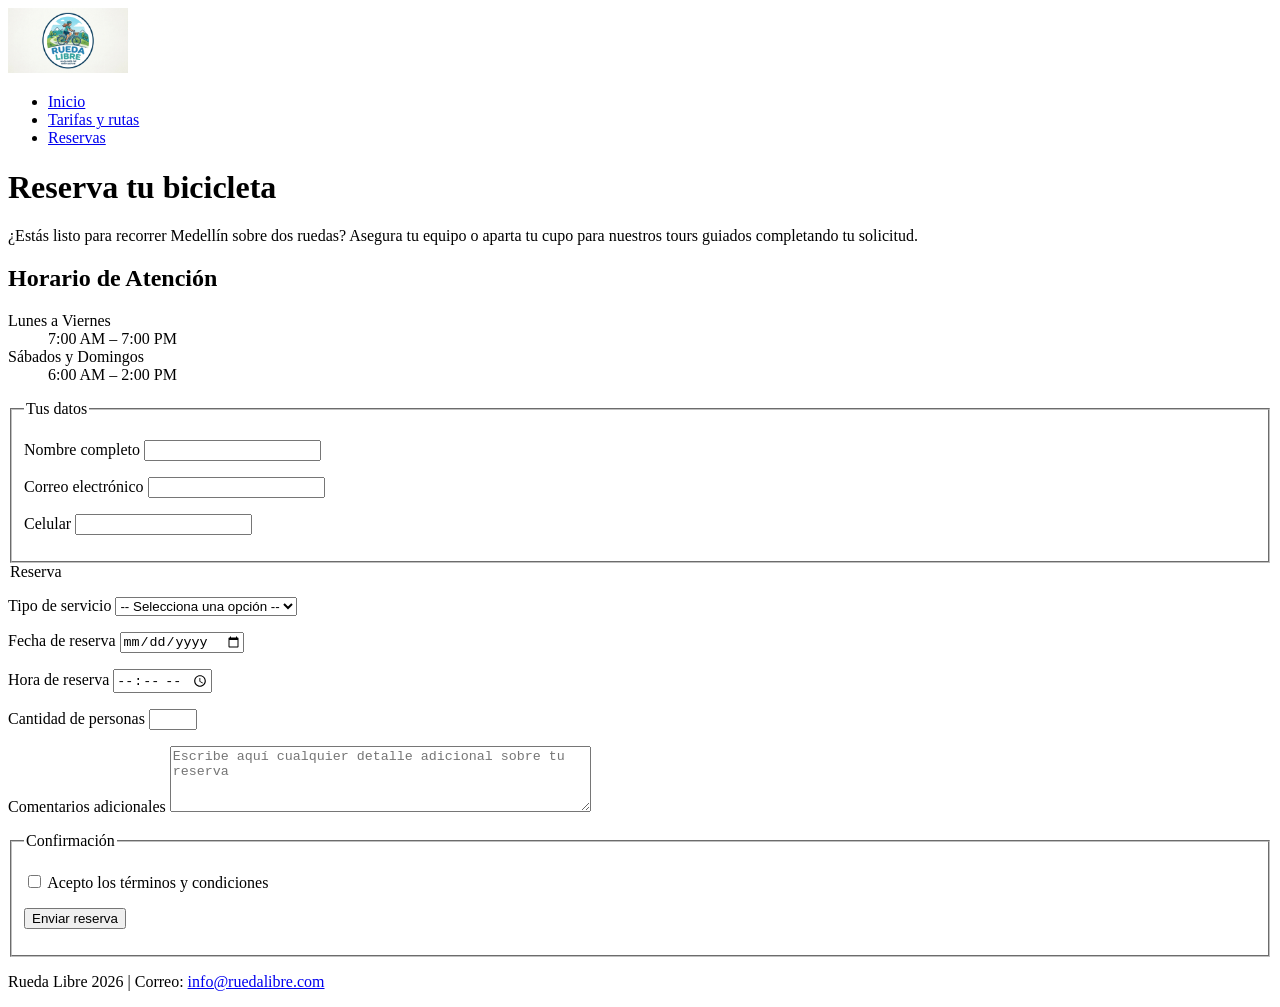
==== paginas/reservas.html @ 96186687 "AvanceDia3" ====
<!DOCTYPE html>
<html lang="en">

<head>
    <meta charset="UTF-8">
    <meta name="viewport" content="width=device-width, initial-scale=1.0">
    <title>Reservas | Rueda Libre</title>
</head>

<body>

    <header>
        <a href="../index.html">
            <img src="../img/Logo.jpeg" alt="Logo Rueda Libre" width="120">
        </a>

        <nav>
            <ul>
                <li><a href="../index.html">Inicio</a></li>
                <li><a href="tarifas.html">Tarifas y rutas</a></li>
                <li><a href="reservas.html">Reservas</a></li>
            </ul>
        </nav>
    </header>

    <main>
        <h1>Reserva tu bicicleta</h1>

        <p>¿Estás listo para recorrer Medellín sobre dos ruedas? Asegura tu equipo o aparta tu cupo para nuestros tours
            guiados completando tu solicitud.</p>


        <section>
            <h2>Horario de Atención</h2>
            <dl>
                <dt>Lunes a Viernes</dt>
                <dd>7:00 AM – 7:00 PM</dd>

                <dt>Sábados y Domingos</dt>
                <dd>6:00 AM – 2:00 PM</dd>
            </dl>
        </section>

        <form action="">
            <fieldset>
                <legend>Tus datos</legend>
                <p>
                    <label for="nombre">Nombre completo</label>
                    <input type="text" id="nombre" name="nombre" required minlength="3">
                </p>
                <p>
                    <label for="correo">Correo electrónico</label>
                    <input type="email" id="correo" name="@" required>
                </p>

                <p>
                    <label for="telefono">Celular</label>
                    <input type="tel" id="telefono" name="telefono" pattern="[0-9]{10}"
                        title="Escribe 10 numeros, sin espacios">
                </p>

            </fieldset>
            <legend>Reserva</legend>
            <p>
                <label for="tipo">Tipo de servicio</label>
                <select name="tipo" id="tipo" required>
                    <option value="">-- Selecciona una opción --</option>
                    <option value="alquiler">Alquiler de bicicleta</option>
                    <option value="tour">Tour guiado</option>
                </select>
            </p>
            <p>
                <label for="fecha">Fecha de reserva</label>
                <input type="date" id="fecha" name="fecha" required>
            </p>
            <p>
                <label for="hora">Hora de reserva</label>
                <input type="time" id="hora" name="hora" required>
            </p>
            <p>
                <label for="cantidad">Cantidad de personas</label>
                <input type="number" id="cantidad" name="cantidad" min="1" max="10" required>
            </p>
            <p>
                <label for="comentarios">Comentarios adicionales</label>
                <textarea id="comentarios" name="comentarios" rows="4" cols="50"
                    placeholder="Escribe aquí cualquier detalle adicional sobre tu reserva"></textarea>
            </p>
            <fieldset>
                <legend>Confirmación</legend>
                <p>
                    <input type="checkbox" id="terminos" name="terminos" required>
                    <label for="terminos">Acepto los términos y condiciones</label>
                </p>
                <p>
                    <button type="submit">Enviar reserva</button>
                </p>
            </fieldset>

        </form>

    </main>

    <footer>
        <p>Rueda Libre 2026 | Correo: <a href="mailto:info@ruedalibre.com">info@ruedalibre.com</a></p>
    </footer>


</body>

</html>
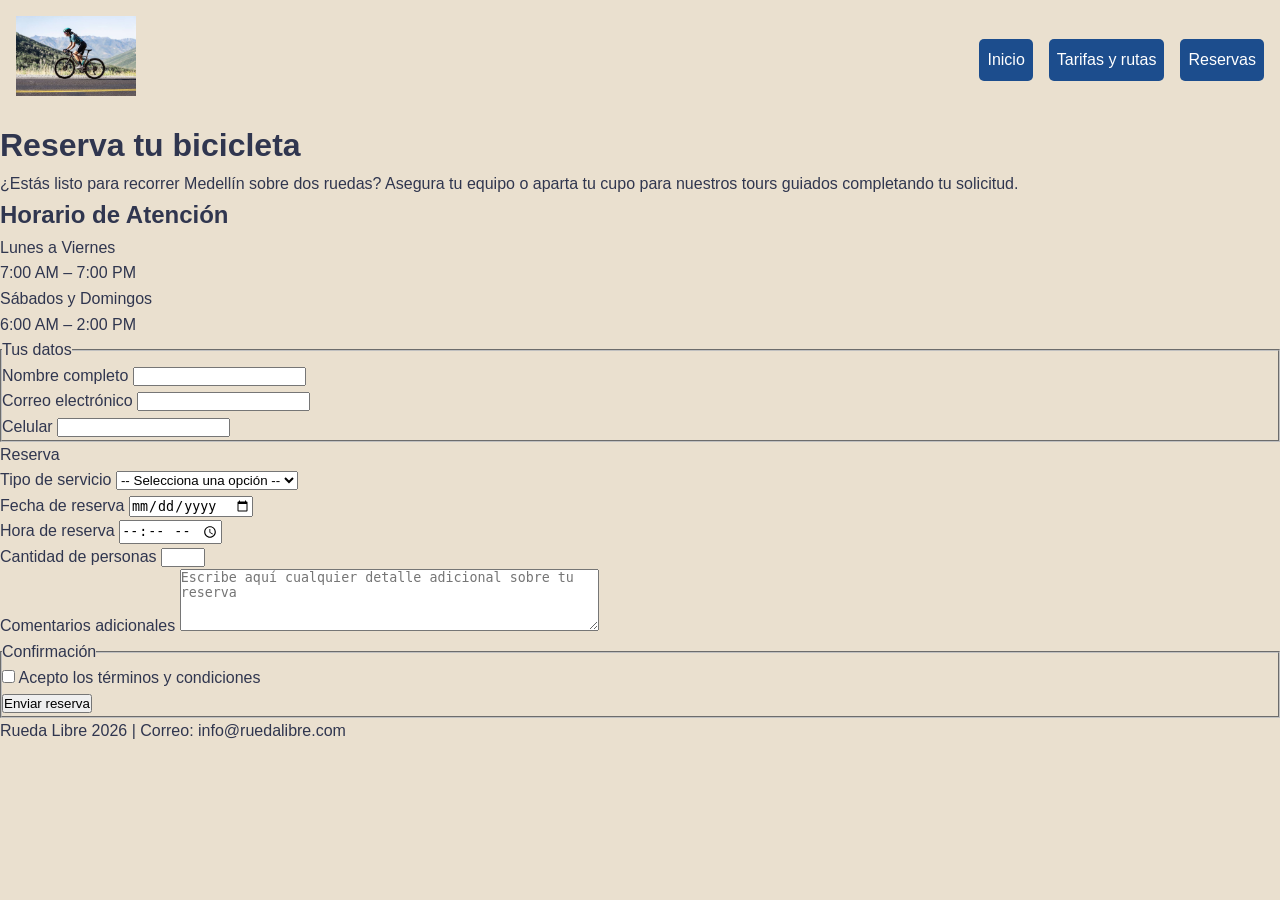
==== commit ede2397c: "Css" ====
--- a/paginas/reservas.html
+++ b/paginas/reservas.html
@@ -5,6 +5,7 @@
     <meta charset="UTF-8">
     <meta name="viewport" content="width=device-width, initial-scale=1.0">
     <title>Reservas | Rueda Libre</title>
+    <link rel="stylesheet" href="../css/style.css">
 </head>
 
 <body>
@@ -67,6 +68,7 @@
                     <option value="">-- Selecciona una opción --</option>
                     <option value="alquiler">Alquiler de bicicleta</option>
                     <option value="tour">Tour guiado</option>
+                    <option value="evento">Recorrido guiado</option>
                 </select>
             </p>
             <p>
--- a/css/style.css
+++ b/css/style.css
@@ -0,0 +1,70 @@
+:root{ 
+    --color-primario: #1C4D8D;
+    --color-secundario: #4B5694;
+    --color-fondo: #EAE0CF;
+    --color-texto: #30364F;
+    --espaciado-pequeño: 0.5rem;
+    --espaciado-mediano: 1rem;
+    --espaciado-grande: 2rem;
+}
+
+* {
+    box-sizing: border-box;
+    margin: 0;
+    padding: 0;
+}
+
+html, body {
+    font-family: Arial, sans-serif;
+    background-color: var(--color-fondo);
+    color: var(--color-texto);
+    line-height: 1.6;
+}
+a {
+    color: var(--color-primario);
+    text-decoration: none;
+    color: inherit;
+}
+a:hover {
+    text-decoration: underline;
+}
+
+header {
+    background-color: var(--color-fondo);
+    color: var(--color-primario);
+    padding: var(--espaciado-mediano);
+    text-align: center;
+
+    display: flex;
+    justify-content: space-between;
+    align-items: center;       
+
+    ul {
+        list-style: none;
+        display: flex;
+        justify-content: end;
+        gap: var(--espaciado-mediano);
+
+        li {
+            display: inline;
+            padding: var(--espaciado-pequeño);
+            background-color: var(--color-primario);
+            border-radius: 5px;
+            color: white;
+        }
+    }
+}
+
+.container-oscuro {
+    background-color: var(--color-primario);
+    color: white;
+    padding: var(--espaciado-grande);
+    text-align: center;
+}
+
+.container-claro {
+    background-color: var(--color-fondo);
+    color: var(--color-texto);
+    padding: var(--espaciado-grande);
+    text-align: center;
+}
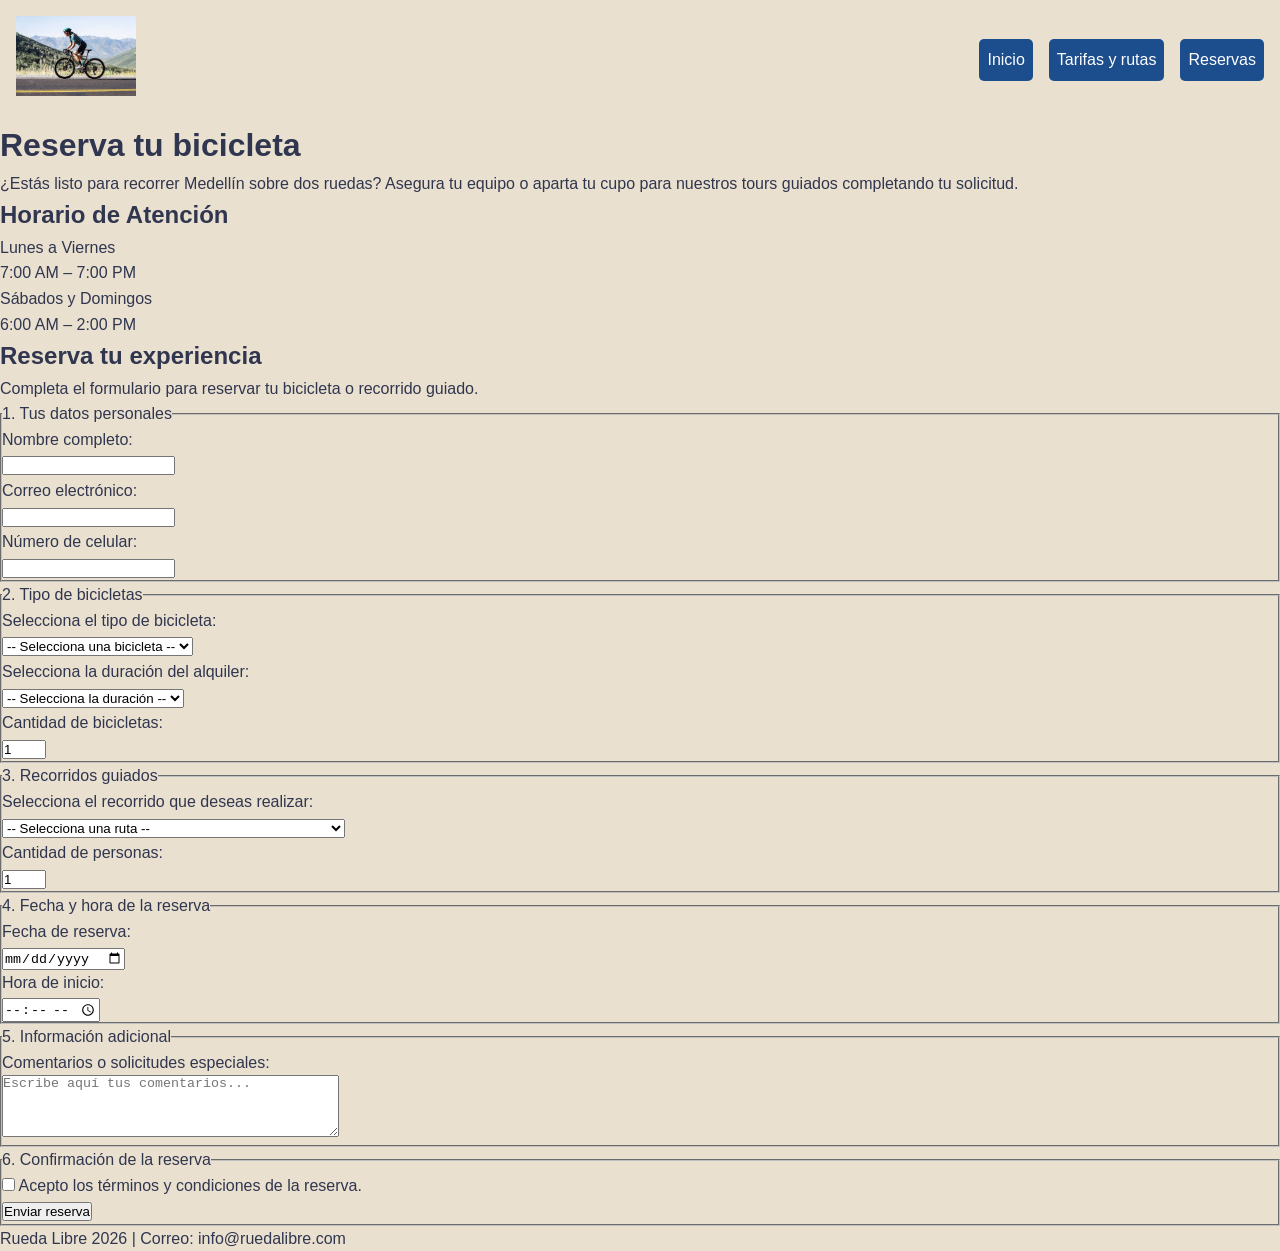
==== commit 4cd04521: "28oct" ====
--- a/paginas/reservas.html
+++ b/paginas/reservas.html
@@ -42,64 +42,208 @@
             </dl>
         </section>
 
-        <form action="">
-            <fieldset>
-                <legend>Tus datos</legend>
-                <p>
-                    <label for="nombre">Nombre completo</label>
-                    <input type="text" id="nombre" name="nombre" required minlength="3">
-                </p>
-                <p>
-                    <label for="correo">Correo electrónico</label>
-                    <input type="email" id="correo" name="@" required>
-                </p>
-
-                <p>
-                    <label for="telefono">Celular</label>
-                    <input type="tel" id="telefono" name="telefono" pattern="[0-9]{10}"
-                        title="Escribe 10 numeros, sin espacios">
-                </p>
-
-            </fieldset>
-            <legend>Reserva</legend>
-            <p>
-                <label for="tipo">Tipo de servicio</label>
-                <select name="tipo" id="tipo" required>
-                    <option value="">-- Selecciona una opción --</option>
-                    <option value="alquiler">Alquiler de bicicleta</option>
-                    <option value="tour">Tour guiado</option>
-                    <option value="evento">Recorrido guiado</option>
-                </select>
-            </p>
-            <p>
-                <label for="fecha">Fecha de reserva</label>
-                <input type="date" id="fecha" name="fecha" required>
-            </p>
-            <p>
-                <label for="hora">Hora de reserva</label>
-                <input type="time" id="hora" name="hora" required>
-            </p>
-            <p>
-                <label for="cantidad">Cantidad de personas</label>
-                <input type="number" id="cantidad" name="cantidad" min="1" max="10" required>
-            </p>
-            <p>
-                <label for="comentarios">Comentarios adicionales</label>
-                <textarea id="comentarios" name="comentarios" rows="4" cols="50"
-                    placeholder="Escribe aquí cualquier detalle adicional sobre tu reserva"></textarea>
-            </p>
-            <fieldset>
-                <legend>Confirmación</legend>
-                <p>
-                    <input type="checkbox" id="terminos" name="terminos" required>
-                    <label for="terminos">Acepto los términos y condiciones</label>
-                </p>
-                <p>
-                    <button type="submit">Enviar reserva</button>
-                </p>
-            </fieldset>
-
-        </form>
+       <form action="#" method="post">
+
+    <h2>Reserva tu experiencia</h2>
+    <p>Completa el formulario para reservar tu bicicleta o recorrido guiado.</p>
+
+    <!-- DATOS PERSONALES -->
+    <fieldset>
+        <legend>1. Tus datos personales</legend>
+
+        <p>
+            <label for="nombre">Nombre completo:</label><br>
+            <input
+                type="text"
+                id="nombre"
+                name="nombre"
+                required
+                minlength="3"
+                maxlength="100"
+                autocomplete="name"
+            >
+        </p>
+
+        <p>
+            <label for="correo">Correo electrónico:</label><br>
+            <input
+                type="email"
+                id="correo"
+                name="correo"
+                required
+                autocomplete="email"
+            >
+        </p>
+
+        <p>
+            <label for="telefono">Número de celular:</label><br>
+            <input
+                type="tel"
+                id="telefono"
+                name="telefono"
+                pattern="[0-9]{10}"
+                title="Escribe 10 números sin espacios"
+                required
+                autocomplete="tel"
+            >
+        </p>
+    </fieldset>
+
+    <!-- ALQUILER DE BICICLETAS -->
+    <fieldset>
+        <legend>2. Tipo de bicicletas</legend>
+
+        <p>Selecciona el tipo de bicicleta:</p>
+
+        <select id="tipo_bicicleta" name="tipo_bicicleta">
+            <option value="">-- Selecciona una bicicleta --</option>
+            <option value="urbana">Urbana</option>
+            <option value="montana">Montaña</option>
+            <option value="electrica">Eléctrica</option>
+            <option value="N/A">No aplica</option>
+        </select>
+
+        <p>Selecciona la duración del alquiler:</p>
+
+        <select id="duracion_alquiler" name="duracion_alquiler">
+            <option value="">-- Selecciona la duración --</option>
+            <option value="1_hora">1 hora</option>
+            <option value="medio_dia">Medio día (4 horas)</option>
+            <option value="dia_completo">Día completo</option>
+        </select>
+
+        <p>
+            <label for="cantidad_bicicletas">
+                Cantidad de bicicletas:
+            </label><br>
+
+            <input
+                type="number"
+                id="cantidad_bicicletas"
+                name="cantidad_bicicletas"
+                min="0"
+                max="10"
+                value="1"
+            >
+        </p>
+    </fieldset>
+
+
+    <!-- RECORRIDOS GUIADOS -->
+    <fieldset>
+        <legend>3. Recorridos guiados</legend>
+
+        <p>Selecciona el recorrido que deseas realizar:</p>
+
+        <select id="tipo_recorrido" name="tipo_recorrido">
+
+            <option value="">-- Selecciona una ruta --</option>
+
+            <option value="rio_parques">
+                Río y Parques - 12 km - 2 horas - Fácil - $45.000
+            </option>
+
+            <option value="sabores_barrio">
+                Sabores de Barrio - 18 km - 3 horas - Medio - $60.000
+            </option>
+
+            <option value="reto_las_palmas">
+                Reto Las Palmas - 25 km - 4 horas - Difícil - $85.000
+            </option>
+             <option value="N/A">No aplica</option>
+
+        </select>
+
+        <p>
+            <label for="cantidad_personas">
+                Cantidad de personas:
+            </label><br>
+
+            <input
+                type="number"
+                id="cantidad_personas"
+                name="cantidad_personas"
+                min="0"
+                max="10"
+                value="1"
+            >
+        </p>
+    </fieldset>
+
+
+    <!-- FECHA Y HORA -->
+    <fieldset>
+        <legend>4. Fecha y hora de la reserva</legend>
+
+        <p>
+            <label for="fecha">Fecha de reserva:</label><br>
+
+            <input
+                type="date"
+                id="fecha"
+                name="fecha"
+                required
+            >
+        </p>
+
+        <p>
+            <label for="hora">Hora de inicio:</label><br>
+
+            <input
+                type="time"
+                id="hora"
+                name="hora"
+                required
+            >
+        </p>
+    </fieldset>
+
+
+    <!-- INFORMACIÓN ADICIONAL -->
+    <fieldset>
+        <legend>5. Información adicional</legend>
+
+        <p>
+            <label for="comentarios">
+                Comentarios o solicitudes especiales:
+            </label><br>
+
+            <textarea
+                id="comentarios"
+                name="comentarios"
+                rows="4"
+                cols="40"
+                maxlength="500"
+                placeholder="Escribe aquí tus comentarios..."
+            ></textarea>
+        </p>
+    </fieldset>
+
+
+    <!-- CONFIRMACIÓN -->
+    <fieldset>
+        <legend>6. Confirmación de la reserva</legend>
+
+        <p>
+            <input
+                type="checkbox"
+                id="terminos"
+                name="terminos"
+                value="aceptados"
+                required
+            >
+
+            <label for="terminos">
+                Acepto los términos y condiciones de la reserva.
+            </label>
+        </p>
+
+        <p>
+            <button type="submit">Enviar reserva</button>
+        </p>
+    </fieldset>
+
+</form>
 
     </main>
 
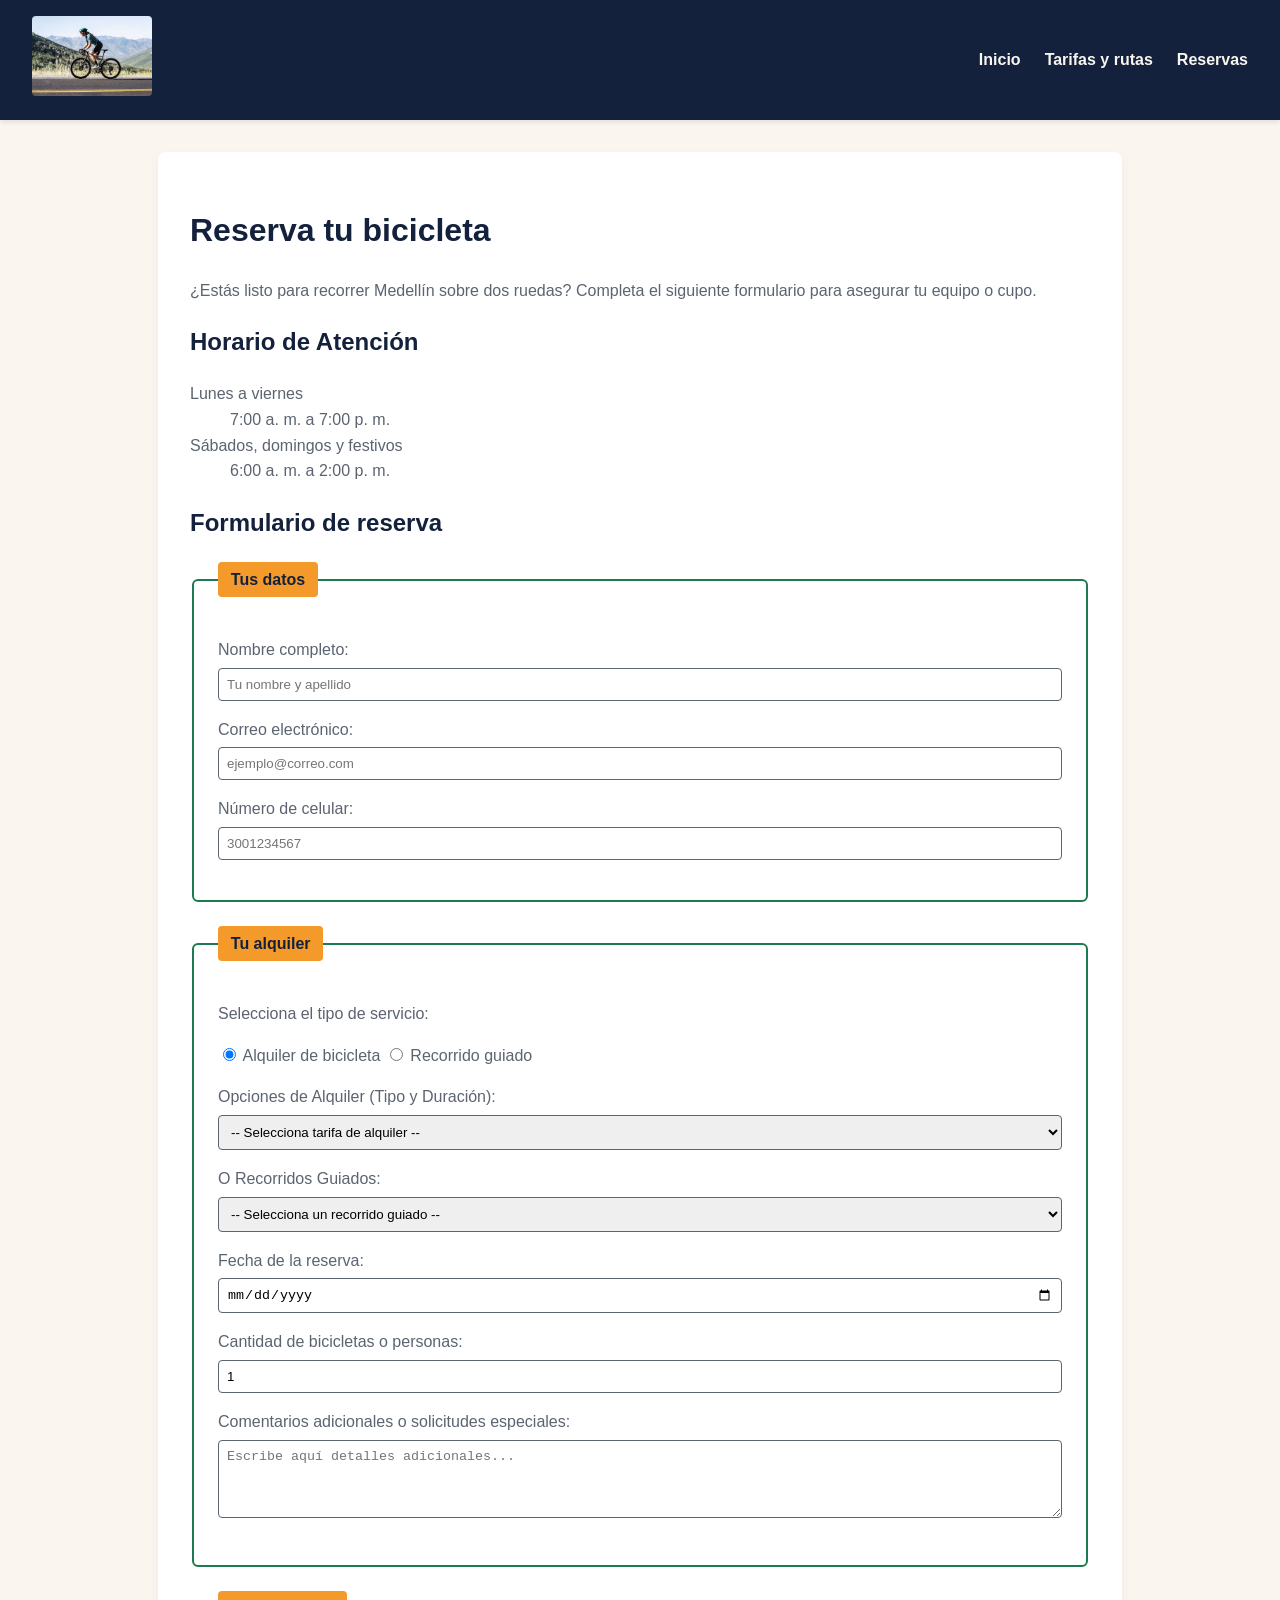
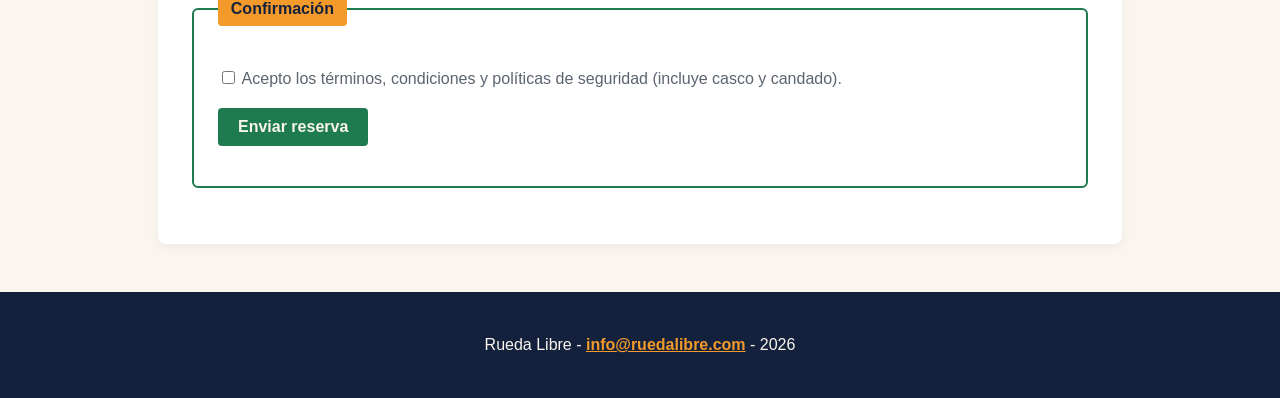
==== commit ba28a681: "AregarFlota" ====
--- a/paginas/reservas.html
+++ b/paginas/reservas.html
@@ -1,11 +1,12 @@
 <!DOCTYPE html>
-<html lang="en">
+<html lang="es">
 
 <head>
     <meta charset="UTF-8">
     <meta name="viewport" content="width=device-width, initial-scale=1.0">
-    <title>Reservas | Rueda Libre</title>
-    <link rel="stylesheet" href="../css/style.css">
+    <meta name="description" content="Formulario de reserva para alquiler de bicicletas y recorridos guiados en Rueda Libre.">
+    <title>Reserva tu bicicleta | Rueda Libre</title>
+    <link rel="stylesheet" href="../css/style2.css">
 </head>
 
 <body>
@@ -27,230 +28,127 @@
     <main>
         <h1>Reserva tu bicicleta</h1>
 
-        <p>¿Estás listo para recorrer Medellín sobre dos ruedas? Asegura tu equipo o aparta tu cupo para nuestros tours
-            guiados completando tu solicitud.</p>
-
+        <p>¿Estás listo para recorrer Medellín sobre dos ruedas? Completa el siguiente formulario para asegurar tu equipo o cupo.</p>
 
         <section>
             <h2>Horario de Atención</h2>
             <dl>
-                <dt>Lunes a Viernes</dt>
-                <dd>7:00 AM – 7:00 PM</dd>
+                <dt>Lunes a viernes</dt>
+                <dd>7:00 a. m. a 7:00 p. m.</dd>
 
-                <dt>Sábados y Domingos</dt>
-                <dd>6:00 AM – 2:00 PM</dd>
+                <dt>Sábados, domingos y festivos</dt>
+                <dd>6:00 a. m. a 2:00 p. m.</dd>
             </dl>
         </section>
 
-       <form action="#" method="post">
+        <!-- SECCIÓN FORMULARIO DE RESERVA -->
+        <section id="formulario-reserva">
+            <h2>Formulario de reserva</h2>
+            <form action="#" method="post">
 
-    <h2>Reserva tu experiencia</h2>
-    <p>Completa el formulario para reservar tu bicicleta o recorrido guiado.</p>
+            
+                <fieldset>
+                    <legend>Tus datos</legend>
+                    
+                    <p>
+                        <label for="nombre">Nombre completo:</label><br>
+                        <input type="text" id="nombre" name="nombre" required placeholder="Tu nombre y apellido">
+                    </p>
 
-    <!-- DATOS PERSONALES -->
-    <fieldset>
-        <legend>1. Tus datos personales</legend>
+                    <p>
+                        <label for="correo">Correo electrónico:</label><br>
+                        <input type="email" id="correo" name="correo" required placeholder="ejemplo@correo.com">
+                    </p>
 
-        <p>
-            <label for="nombre">Nombre completo:</label><br>
-            <input
-                type="text"
-                id="nombre"
-                name="nombre"
-                required
-                minlength="3"
-                maxlength="100"
-                autocomplete="name"
-            >
-        </p>
+                    <p>
+                        <label for="telefono">Número de celular:</label><br>
+                        <input type="tel" id="telefono" name="telefono" required placeholder="3001234567">
+                    </p>
+                </fieldset>
 
-        <p>
-            <label for="correo">Correo electrónico:</label><br>
-            <input
-                type="email"
-                id="correo"
-                name="correo"
-                required
-                autocomplete="email"
-            >
-        </p>
+                
+                <fieldset>
+                    <legend>Tu alquiler</legend>
 
-        <p>
-            <label for="telefono">Número de celular:</label><br>
-            <input
-                type="tel"
-                id="telefono"
-                name="telefono"
-                pattern="[0-9]{10}"
-                title="Escribe 10 números sin espacios"
-                required
-                autocomplete="tel"
-            >
-        </p>
-    </fieldset>
+                    <p>Selecciona el tipo de servicio:</p>
+                    <p>
+                        <input type="radio" id="servicio_alquiler" name="tipo_servicio" value="alquiler" checked>
+                        <label for="servicio_alquiler">Alquiler de bicicleta</label>
+                        
+                        <input type="radio" id="servicio_recorrido" name="tipo_servicio" value="recorrido">
+                        <label for="servicio_recorrido">Recorrido guiado</label>
+                    </p>
 
-    <!-- ALQUILER DE BICICLETAS -->
-    <fieldset>
-        <legend>2. Tipo de bicicletas</legend>
+                    <p>
+                        <label for="opcion_alquiler">Opciones de Alquiler (Tipo y Duración):</label><br>
+                        <select id="opcion_alquiler" name="opcion_alquiler">
+                            <option value="">-- Selecciona tarifa de alquiler --</option>
+                            <optgroup label="Urbana">
+                                <option value="urbana_1h">Urbana - 1 hora ($10.000)</option>
+                                <option value="urbana_4h">Urbana - Medio día / 4 h ($30.000)</option>
+                                <option value="urbana_dia">Urbana - Día completo ($50.000)</option>
+                            </optgroup>
+                            <optgroup label="Montaña">
+                                <option value="montana_1h">Montaña - 1 hora ($15.000)</option>
+                                <option value="montana_4h">Montaña - Medio día / 4 h ($45.000)</option>
+                                <option value="montana_dia">Montaña - Día completo ($70.000)</option>
+                            </optgroup>
+                            <optgroup label="Eléctrica">
+                                <option value="electrica_1h">Eléctrica - 1 hora ($25.000)</option>
+                                <option value="electrica_4h">Eléctrica - Medio día / 4 h ($70.000)</option>
+                                <option value="electrica_dia">Eléctrica - Día completo ($110.000)</option>
+                            </optgroup>
+                        </select>
+                    </p>
 
-        <p>Selecciona el tipo de bicicleta:</p>
+                    <p>
+                        <label for="tipo_recorrido">O Recorridos Guiados:</label><br>
+                        <select id="tipo_recorrido" name="tipo_recorrido">
+                            <option value="">-- Selecciona un recorrido guiado --</option>
+                            <option value="rio_parques">Río y Parques (12 km, 2 h, Fácil) - $45.000</option>
+                            <option value="sabores_barrio">Sabores de Barrio (18 km, 3 h, Medio) - $60.000</option>
+                            <option value="reto_las_palmas">Reto Las Palmas (25 km, 4 h, Difícil) - $85.000</option>
+                        </select>
+                    </p>
 
-        <select id="tipo_bicicleta" name="tipo_bicicleta">
-            <option value="">-- Selecciona una bicicleta --</option>
-            <option value="urbana">Urbana</option>
-            <option value="montana">Montaña</option>
-            <option value="electrica">Eléctrica</option>
-            <option value="N/A">No aplica</option>
-        </select>
+                    <p>
+                        <label for="fecha">Fecha de la reserva:</label><br>
+                        <input type="date" id="fecha" name="fecha" required>
+                    </p>
 
-        <p>Selecciona la duración del alquiler:</p>
+                    <p>
+                        <label for="cantidad">Cantidad de bicicletas o personas:</label><br>
+                        <input type="number" id="cantidad" name="cantidad" min="1" max="10" value="1" required>
+                    </p>
 
-        <select id="duracion_alquiler" name="duracion_alquiler">
-            <option value="">-- Selecciona la duración --</option>
-            <option value="1_hora">1 hora</option>
-            <option value="medio_dia">Medio día (4 horas)</option>
-            <option value="dia_completo">Día completo</option>
-        </select>
+                    <p>
+                        <label for="comentarios">Comentarios adicionales o solicitudes especiales:</label><br>
+                        <textarea id="comentarios" name="comentarios" rows="4" cols="40" placeholder="Escribe aquí detalles adicionales..."></textarea>
+                    </p>
+                </fieldset>
 
-        <p>
-            <label for="cantidad_bicicletas">
-                Cantidad de bicicletas:
-            </label><br>
+                
+                <fieldset>
+                    <legend>Confirmación</legend>
 
-            <input
-                type="number"
-                id="cantidad_bicicletas"
-                name="cantidad_bicicletas"
-                min="0"
-                max="10"
-                value="1"
-            >
-        </p>
-    </fieldset>
+                    <p>
+                        <input type="checkbox" id="terminos" name="terminos" value="aceptados" required>
+                        <label for="terminos">Acepto los términos, condiciones y políticas de seguridad (incluye casco y candado).</label>
+                    </p>
 
+                    <p>
+                        <button type="submit" name="enviar_reserva">Enviar reserva</button>
+                    </p>
+                </fieldset>
 
-    <!-- RECORRIDOS GUIADOS -->
-    <fieldset>
-        <legend>3. Recorridos guiados</legend>
-
-        <p>Selecciona el recorrido que deseas realizar:</p>
-
-        <select id="tipo_recorrido" name="tipo_recorrido">
-
-            <option value="">-- Selecciona una ruta --</option>
-
-            <option value="rio_parques">
-                Río y Parques - 12 km - 2 horas - Fácil - $45.000
-            </option>
-
-            <option value="sabores_barrio">
-                Sabores de Barrio - 18 km - 3 horas - Medio - $60.000
-            </option>
-
-            <option value="reto_las_palmas">
-                Reto Las Palmas - 25 km - 4 horas - Difícil - $85.000
-            </option>
-             <option value="N/A">No aplica</option>
-
-        </select>
-
-        <p>
-            <label for="cantidad_personas">
-                Cantidad de personas:
-            </label><br>
-
-            <input
-                type="number"
-                id="cantidad_personas"
-                name="cantidad_personas"
-                min="0"
-                max="10"
-                value="1"
-            >
-        </p>
-    </fieldset>
-
-
-    <!-- FECHA Y HORA -->
-    <fieldset>
-        <legend>4. Fecha y hora de la reserva</legend>
-
-        <p>
-            <label for="fecha">Fecha de reserva:</label><br>
-
-            <input
-                type="date"
-                id="fecha"
-                name="fecha"
-                required
-            >
-        </p>
-
-        <p>
-            <label for="hora">Hora de inicio:</label><br>
-
-            <input
-                type="time"
-                id="hora"
-                name="hora"
-                required
-            >
-        </p>
-    </fieldset>
-
-
-    <!-- INFORMACIÓN ADICIONAL -->
-    <fieldset>
-        <legend>5. Información adicional</legend>
-
-        <p>
-            <label for="comentarios">
-                Comentarios o solicitudes especiales:
-            </label><br>
-
-            <textarea
-                id="comentarios"
-                name="comentarios"
-                rows="4"
-                cols="40"
-                maxlength="500"
-                placeholder="Escribe aquí tus comentarios..."
-            ></textarea>
-        </p>
-    </fieldset>
-
-
-    <!-- CONFIRMACIÓN -->
-    <fieldset>
-        <legend>6. Confirmación de la reserva</legend>
-
-        <p>
-            <input
-                type="checkbox"
-                id="terminos"
-                name="terminos"
-                value="aceptados"
-                required
-            >
-
-            <label for="terminos">
-                Acepto los términos y condiciones de la reserva.
-            </label>
-        </p>
-
-        <p>
-            <button type="submit">Enviar reserva</button>
-        </p>
-    </fieldset>
-
-</form>
+            </form>
+        </section>
 
     </main>
 
     <footer>
-        <p>Rueda Libre 2026 | Correo: <a href="mailto:info@ruedalibre.com">info@ruedalibre.com</a></p>
+        <p>Rueda Libre - <a href="mailto:info@ruedalibre.com">info@ruedalibre.com</a> - 2026</p>
     </footer>
-
 
 </body>
 
--- a/css/style2.css
+++ b/css/style2.css
@@ -0,0 +1,270 @@
+
+body {
+    font-family: Arial, sans-serif;
+    background-color: #FAF6EF; /* Crema (Fondo general) */
+    color: #5B6470; /* Gris Asfalto (Texto secundario) */
+    margin: 0;
+    padding: 0;
+    line-height: 1.6;
+}
+
+header {
+    background-color: #14213D; /* Azul Noche */
+    color: #FAF6EF;
+    padding: 1rem 2rem;
+    display: flex;
+    justify-content: space-between;
+    align-items: center;
+    box-shadow: 0 2px 5px rgba(0,0,0,0.1);
+}
+
+header p {
+    font-size: 1.5rem;
+    font-weight: bold;
+    color: #FAF6EF;
+    margin: 0;
+}
+
+header img {
+    border-radius: 4px;
+}
+
+nav ul {
+    list-style: none;
+    margin: 0;
+    padding: 0;
+    display: flex;
+    gap: 1.5rem;
+}
+
+nav a {
+    color: #FAF6EF;
+    text-decoration: none;
+    font-weight: bold;
+    transition: color 0.3s ease;
+}
+
+nav a:hover {
+    color: #F39A2B;
+}
+
+main {
+    max-width: 900px;
+    margin: 2rem auto;
+    background-color: #ffffff;
+    padding: 2rem;
+    border-radius: 8px;
+    box-shadow: 0 4px 10px rgba(0,0,0,0.05);
+}
+
+h1, h2, h3 {
+    color: #14213D; /* Azul Noche para títulos */
+}
+
+a {
+    color: #1E7A4F; /* Verde Ruta */
+    text-decoration: none;
+    font-weight: bold;
+}
+
+a:hover {
+    color: #F39A2B; /* Naranja Pedal al pasar el mouse */
+    text-decoration: underline;
+}
+
+.container-claro {
+    background-color: #FAF6EF;
+    color: #14213D;
+    padding: 1.5rem;
+    border-radius: 6px;
+    margin-bottom: 1.5rem;
+}
+
+.container-oscuro {
+    background-color: #14213D;
+    color: #FAF6EF;
+    padding: 1.5rem;
+    border-radius: 6px;
+    margin-bottom: 1.5rem;
+}
+
+.container-oscuro h1, 
+.container-oscuro h2, 
+.container-oscuro h3, 
+.container-oscuro p {
+    color: #FAF6EF;
+}
+
+.container-oscuro a {
+    color: #F39A2B; /* Naranja Pedal para enlaces en fondos oscuros */
+}
+
+/* ==========================================
+   ESTILOS DE LA SECCIÓN "NUESTRA FLOTA" (GRID)
+   ========================================== */
+.grid-flota {
+    display: grid;
+    grid-template-columns: repeat(auto-fit, minmax(260px, 1fr));
+    gap: 1.5rem; /* Separación uniforme entre filas y columnas */
+    margin-top: 1.5rem;
+}
+
+/* Estilo y Box Model de cada tarjeta (artículo) con Flexbox */
+.tarjeta-bici {
+    display: flex;
+    flex-direction: column;
+    justify-content: space-between; /* Empuja el enlace de reservar siempre al final */
+    background-color: #ffffff;
+    border: 1px solid #d1cbbd;
+    border-radius: 8px;
+    padding: 1.5rem;
+    box-shadow: 0 4px 6px rgba(0, 0, 0, 0.05);
+}
+
+/* Imagen dentro de la tarjeta */
+.tarjeta-bici img {
+    width: 100%;
+    height: 160px;
+    object-fit: cover;
+    border-radius: 4px;
+    margin-bottom: 1rem;
+}
+
+/* Títulos y textos de la tarjeta */
+.tarjeta-bici h3 {
+    color: #14213D; /* Azul Noche */
+    font-size: 1.25rem;
+    margin-top: 0;
+    margin-bottom: 0.5rem;
+}
+
+.tarjeta-bici p {
+    color: #5B6470; /* Gris Asfalto */
+    font-size: 0.95rem;
+    margin-bottom: 1rem;
+    flex-grow: 1; /* Permite que el texto ocupe el espacio de forma flexible */
+}
+
+/* Estilo del precio */
+.tarjeta-bici .precio {
+    font-weight: bold;
+    color: #1E7A4F; /* Verde Ruta */
+    font-size: 1.1rem;
+    margin-bottom: 1rem;
+}
+
+.tarjeta-bici .unidad {
+    font-size: 0.85rem;
+    font-weight: normal;
+    color: #5B6470;
+}
+
+/* Botón / Enlace "Reservar" alineado al final */
+.tarjeta-bici .btn-reservar {
+    display: block;
+    background-color: #1E7A4F; /* Verde Ruta */
+    color: #FAF6EF; /* Crema */
+    text-align: center;
+    padding: 10px;
+    border-radius: 4px;
+    text-decoration: none;
+    font-weight: bold;
+    transition: background-color 0.3s ease;
+}
+
+.tarjeta-bici .btn-reservar:hover {
+    background-color: #F39A2B; /* Naranja Pedal */
+    color: #14213D;
+}
+
+table {
+    width: 100%;
+    border-collapse: collapse;
+    margin: 1.5rem 0;
+    background-color: #ffffff;
+    color: #5B6470;
+}
+
+caption {
+    font-weight: bold;
+    margin-bottom: 0.5rem;
+    color: #14213D;
+    text-align: left;
+}
+
+th, td {
+    border: 1px solid #d1cbbd;
+    padding: 12px;
+    text-align: left;
+}
+
+th {
+    background-color: #14213D; /* Azul Noche */
+    color: #FAF6EF;
+}
+
+tbody tr:nth-child(even) {
+    background-color: #FAF6EF;
+}
+
+fieldset {
+    border: 2px solid #1E7A4F; /* Verde Ruta */
+    border-radius: 6px;
+    padding: 1.5rem;
+    margin-bottom: 1.5rem;
+    background-color: #ffffff;
+}
+
+legend {
+    font-weight: bold;
+    color: #14213D;
+    background-color: #F39A2B; /* Naranja Pedal */
+    padding: 0.3rem 0.8rem;
+    border-radius: 4px;
+}
+
+input[type="text"],
+input[type="email"],
+input[type="tel"],
+input[type="date"],
+input[type="number"],
+select,
+textarea {
+    width: 100%;
+    padding: 8px;
+    margin-top: 5px;
+    border: 1px solid #5B6470;
+    border-radius: 4px;
+    box-sizing: border-box;
+}
+
+button[type="submit"] {
+    background-color: #1E7A4F; /* Verde Ruta para botones principales */
+    color: #FAF6EF;
+    padding: 10px 20px;
+    border: none;
+    border-radius: 4px;
+    font-size: 1rem;
+    font-weight: bold;
+    cursor: pointer;
+    transition: background-color 0.3s ease;
+}
+
+button[type="submit"]:hover {
+    background-color: #F39A2B; /* Naranja Pedal al pasar el mouse */
+    color: #14213D;
+}
+
+
+footer {
+    text-align: center;
+    padding: 1.5rem;
+    background-color: #14213D; /* Azul Noche */
+    color: #FAF6EF;
+    margin-top: 3rem;
+}
+
+footer a {
+    color: #F39A2B; /* Naranja Pedal */
+    text-decoration: underline;
+}
